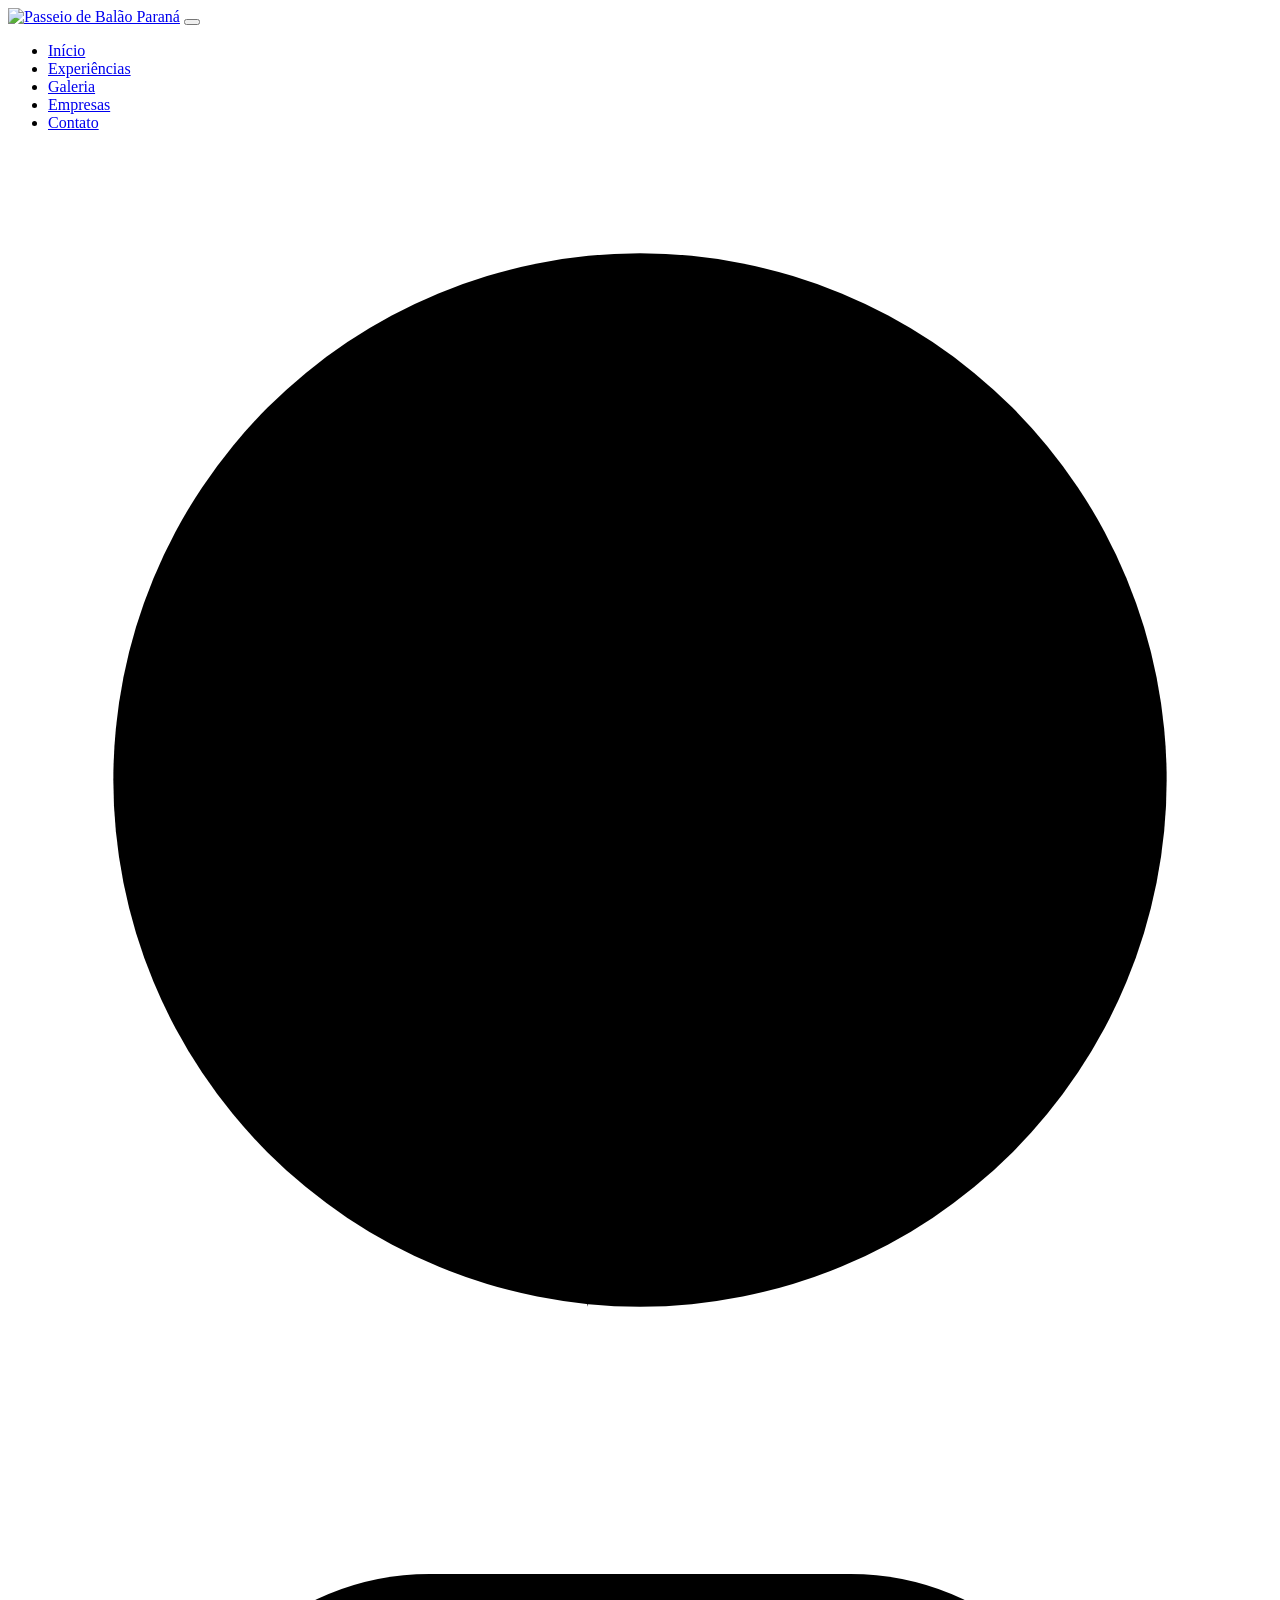
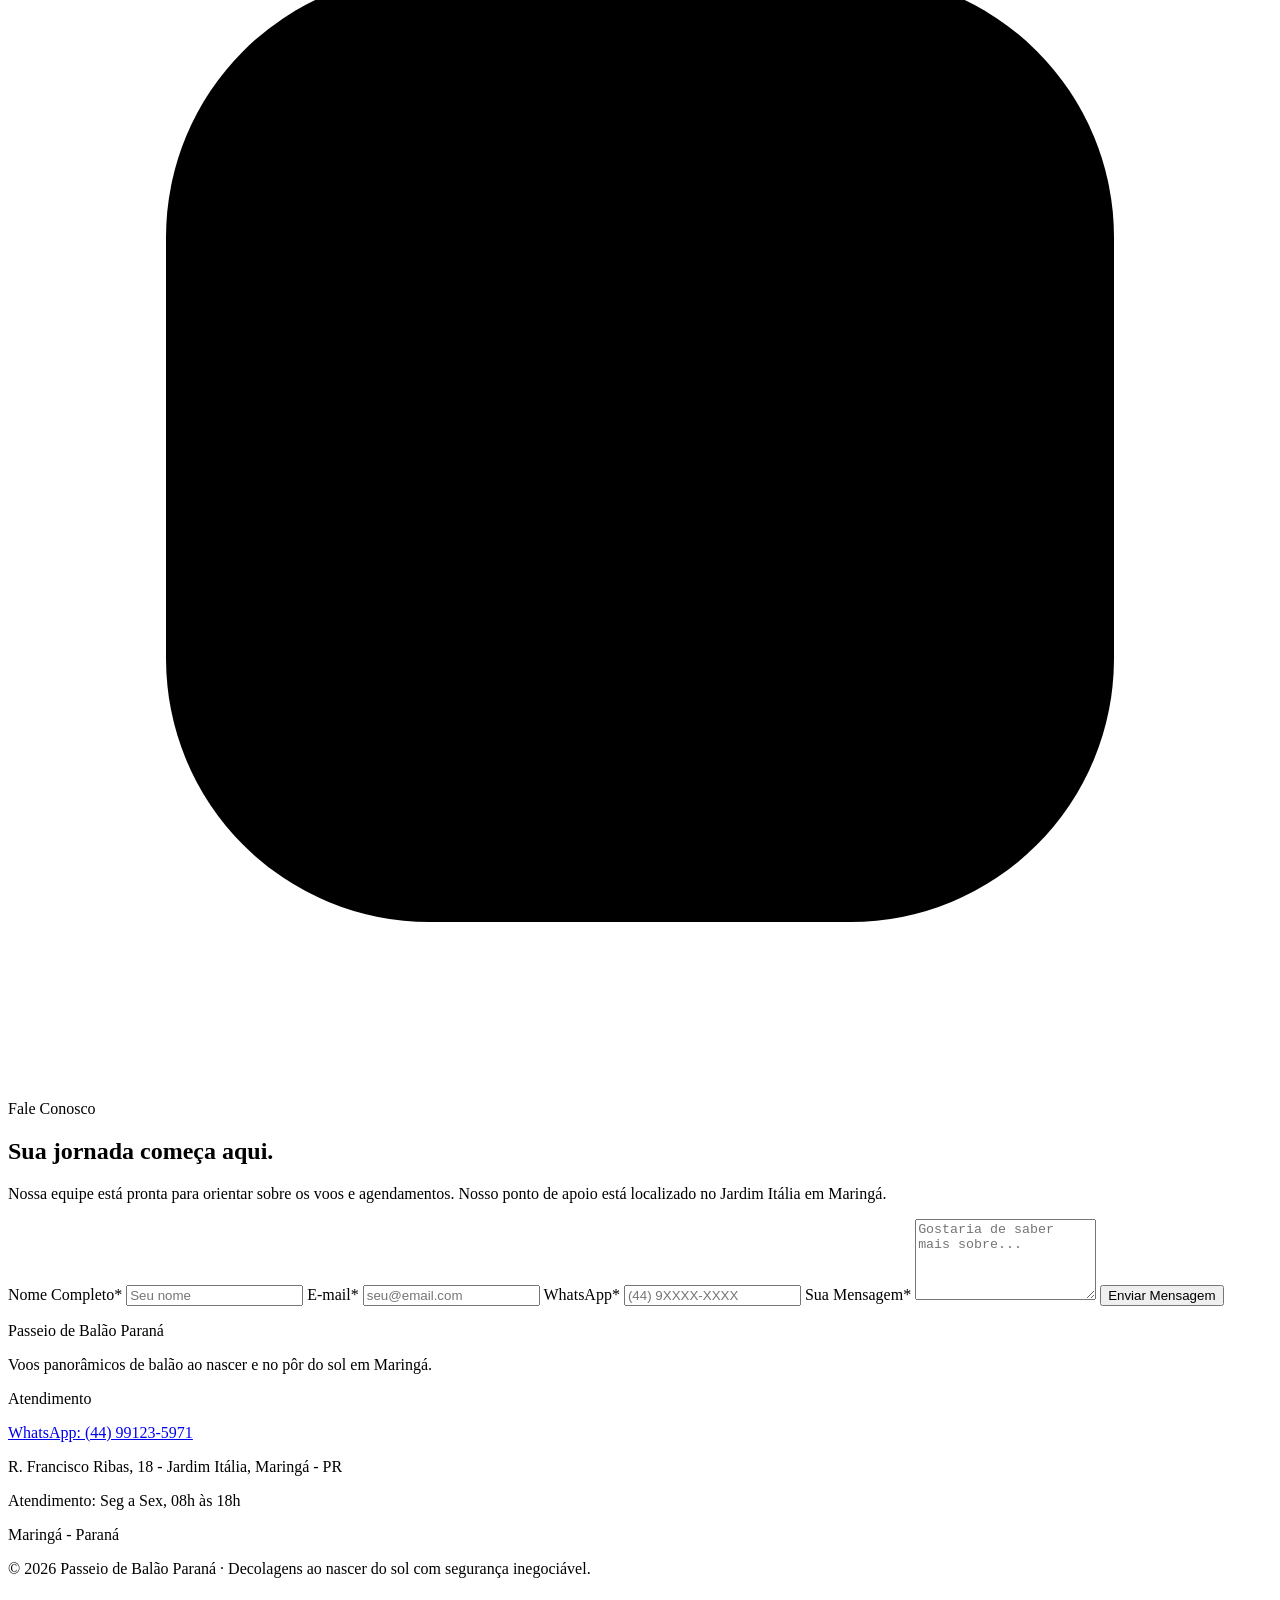
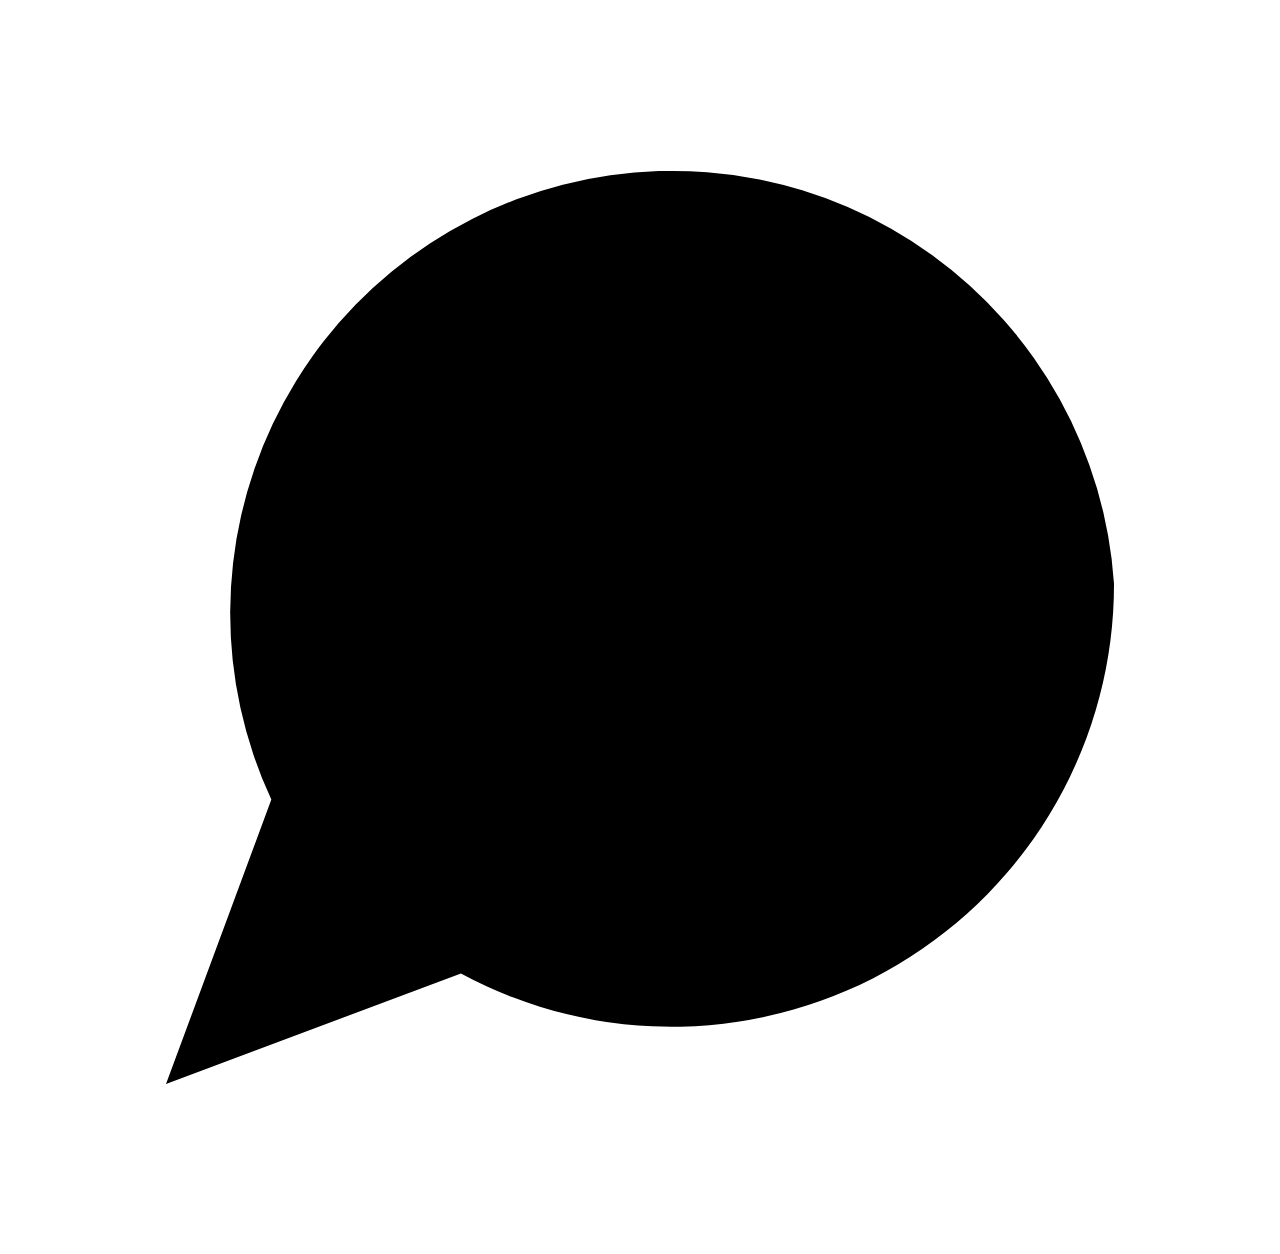
==== contato.html @ eadce4bd "Add files via upload" ====
<!doctype html>
<html lang="pt-BR">
<head>
<meta charset="utf-8">
<meta name="viewport" content="width=device-width, initial-scale=1">
<title>Contato | Passeio de Balão Paraná</title>
<meta name="description" content="Fale com a Passeio de Balão Paraná e agende seu voo em Maringá.">
<meta name="theme-color" content="#0f0f0f">
<meta property="og:title" content="Contato | Passeio de Balão Paraná">
<meta property="og:description" content="Fale com a Passeio de Balão Paraná e agende seu voo em Maringá.">
<meta property="og:image" content="assets/img/maringa-dourado.jpg">
<meta property="og:type" content="website">
<meta property="og:locale" content="pt_BR">
<link rel="icon" type="image/png" href="assets/img/favicon.png">
<link rel="apple-touch-icon" href="assets/img/apple-touch-icon.png">
<link rel="preconnect" href="https://fonts.googleapis.com">
<link rel="preconnect" href="https://fonts.gstatic.com" crossorigin>
<link rel="stylesheet" href="https://fonts.googleapis.com/css2?family=DM+Serif+Display:ital@0;1&family=DM+Sans:wght@400;500;600;700&display=swap">
<link rel="stylesheet" href="assets/css/style.css">
</head>
<body>
<header class="site-header">
  <div class="container header-inner">
    <a class="logo" href="index.html"><img src="assets/img/logo-branco.png" alt="Passeio de Balão Paraná" width="600" height="412"></a>
    <button class="menu-toggle" type="button" aria-expanded="false" aria-controls="menu" aria-label="Abrir menu"><span></span><span></span><span></span></button>
    <nav class="main-nav" id="menu" aria-label="Menu principal">
      <ul><li><a href="index.html">Início</a></li><li><a href="experiencias.html">Experiências</a></li><li><a href="galeria.html">Galeria</a></li><li><a href="empresas.html">Empresas</a></li><li><a href="contato.html" aria-current="page">Contato</a></li></ul>
      <div class="social">
        <a href="https://www.facebook.com/passeiodebalaoparana/" target="_blank" rel="noopener" aria-label="Facebook"><svg viewBox="0 0 24 24" aria-hidden="true"><circle cx="12" cy="12" r="10"/><path d="M15 8h-1.5A2.5 2.5 0 0 0 11 10.5V22"/><path d="M8.5 13.5h6"/></svg></a>
        <a href="https://www.instagram.com/passeiodebalaoparana/" target="_blank" rel="noopener" aria-label="Instagram"><svg viewBox="0 0 24 24" aria-hidden="true"><rect x="3" y="3" width="18" height="18" rx="5"/><circle cx="12" cy="12" r="4"/><circle cx="17.5" cy="6.5" r="0.6"/></svg></a>
      </div>
    </nav>
  </div>
</header>
<main>

<section class="section contact">
  <div class="container contact-grid">
    <div>
      <p class="eyebrow-soft accent">Fale Conosco</p>
      <h1>Sua jornada começa aqui.</h1>
      <p class="lead">Nossa equipe está pronta para orientar sobre os voos e agendamentos. Nosso ponto de apoio está localizado no Jardim Itália em Maringá.</p>
    </div>
    <form class="contact-form" id="form-contato" novalidate>
      <label for="nome">Nome Completo*</label>
      <input id="nome" name="nome" type="text" placeholder="Seu nome" autocomplete="name" required>
      <label for="email">E-mail*</label>
      <input id="email" name="email" type="email" placeholder="seu@email.com" autocomplete="email" required>
      <label for="whats">WhatsApp*</label>
      <input id="whats" name="whats" type="tel" placeholder="(44) 9XXXX-XXXX" autocomplete="tel" required>
      <label for="msg">Sua Mensagem*</label>
      <textarea id="msg" name="msg" rows="5" placeholder="Gostaria de saber mais sobre..." required></textarea>
      <p class="form-error" id="form-erro" role="alert" hidden>Preencha todos os campos para enviar.</p>
      <button class="btn" type="submit">Enviar Mensagem</button>
    </form>
  </div>
</section>
</main>
<footer class="site-footer" id="contato-rodape">
  <div class="container footer-inner">
    <div class="footer-brand">
      <span class="rule"></span>
      <p class="footer-title">Passeio de Balão Paraná</p>
      <p>Voos panorâmicos de balão ao nascer e no pôr do sol em Maringá.</p>
    </div>
    <div class="footer-contact">
      <p class="label">Atendimento</p>
      <a href="https://wa.me/5544991235971" target="_blank" rel="noopener">WhatsApp: (44) 99123-5971</a>
      <p>R. Francisco Ribas, 18 - Jardim Itália, Maringá - PR</p>
      <p>Atendimento: Seg a Sex, 08h às 18h</p>
      <p class="label">Maringá - Paraná</p>
    </div>
  </div>
  <div class="container footer-bottom">© 2026 Passeio de Balão Paraná · Decolagens ao nascer do sol com segurança inegociável.</div>
</footer>
<a class="wa-float" href="https://wa.me/5544991235971" target="_blank" rel="noopener" aria-label="Falar no WhatsApp"><svg viewBox="0 0 24 24" aria-hidden="true"><path d="M21 11.5a8.4 8.4 0 0 1-12.4 7.4L3 21l2-5.4A8.4 8.4 0 1 1 21 11.5z"/><path d="M9 9.5c.5 2 2.5 4 4.5 4.5l1-1 2 1-.5 1.5c-3 .5-7.5-4-7-7l1.5-.5 1 2z"/></svg></a>
<script src="assets/js/main.js"></script>
<script src="assets/js/contato.js"></script>
</body>
</html>
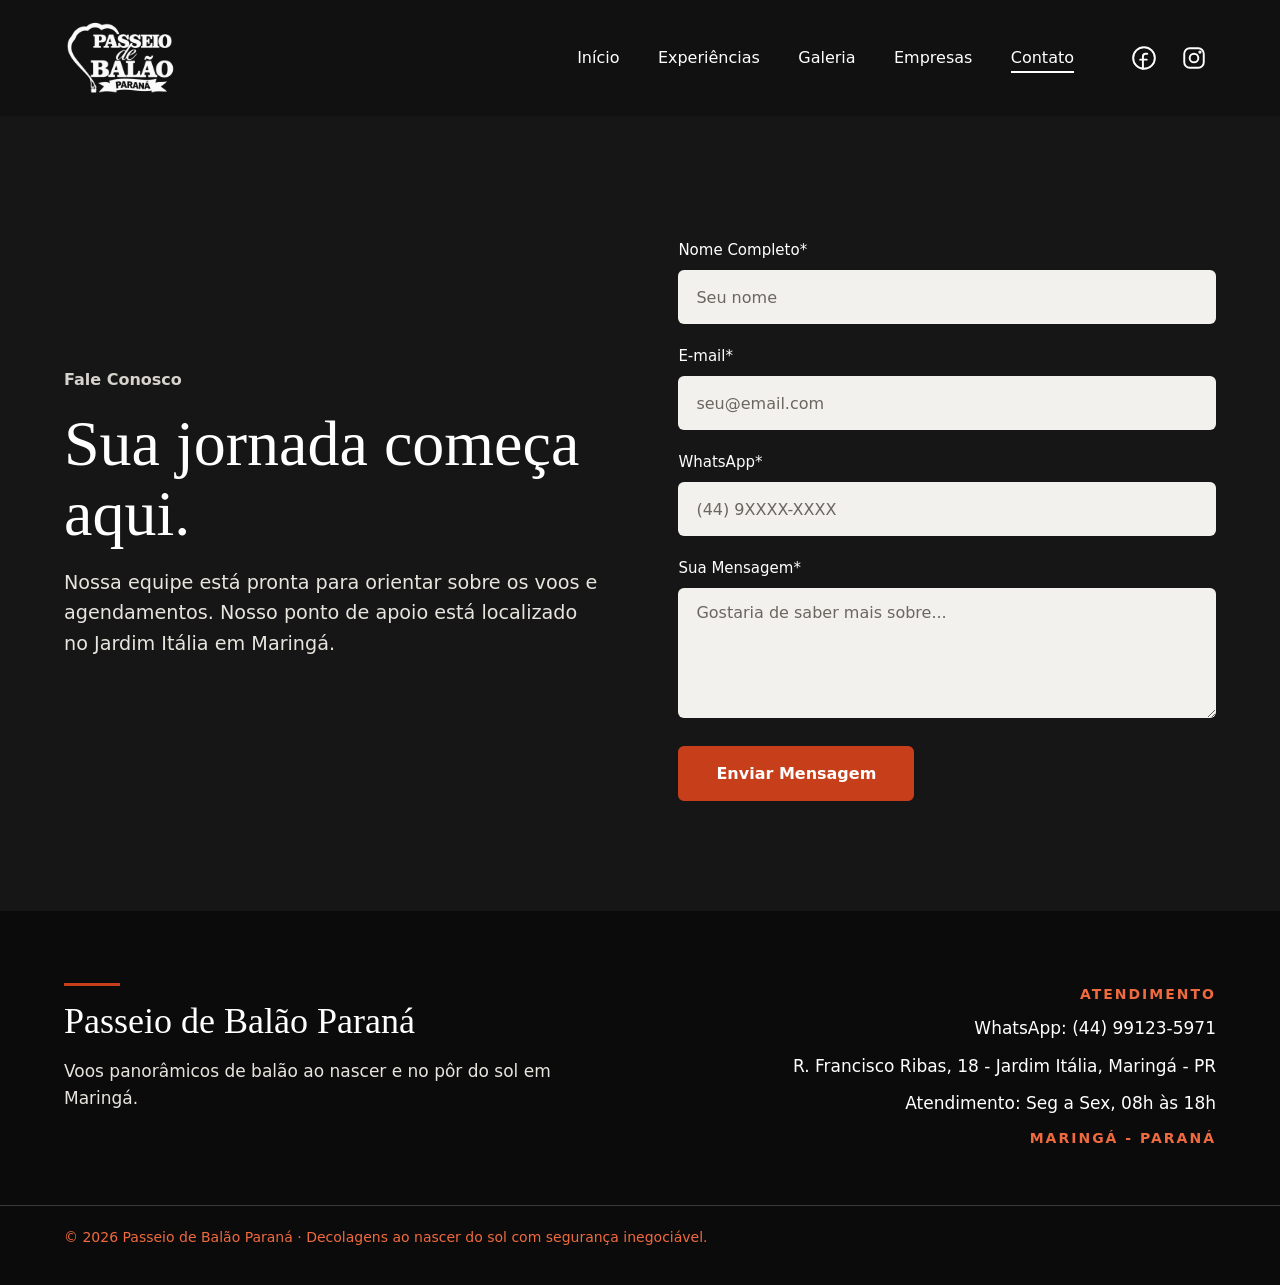
==== commit ce736ae8: "Update contato.html" ====
--- a/contato.html
+++ b/contato.html
@@ -8,20 +8,20 @@
 <meta name="theme-color" content="#0f0f0f">
 <meta property="og:title" content="Contato | Passeio de Balão Paraná">
 <meta property="og:description" content="Fale com a Passeio de Balão Paraná e agende seu voo em Maringá.">
-<meta property="og:image" content="assets/img/maringa-dourado.jpg">
+<meta property="og:image" content="maringa-dourado.jpg">
 <meta property="og:type" content="website">
 <meta property="og:locale" content="pt_BR">
-<link rel="icon" type="image/png" href="assets/img/favicon.png">
-<link rel="apple-touch-icon" href="assets/img/apple-touch-icon.png">
+<link rel="icon" type="image/png" href="favicon.png">
+<link rel="apple-touch-icon" href="apple-touch-icon.png">
 <link rel="preconnect" href="https://fonts.googleapis.com">
 <link rel="preconnect" href="https://fonts.gstatic.com" crossorigin>
 <link rel="stylesheet" href="https://fonts.googleapis.com/css2?family=DM+Serif+Display:ital@0;1&family=DM+Sans:wght@400;500;600;700&display=swap">
-<link rel="stylesheet" href="assets/css/style.css">
+<link rel="stylesheet" href="style.css">
 </head>
 <body>
 <header class="site-header">
   <div class="container header-inner">
-    <a class="logo" href="index.html"><img src="assets/img/logo-branco.png" alt="Passeio de Balão Paraná" width="600" height="412"></a>
+    <a class="logo" href="index.html"><img src="logo-branco.png" alt="Passeio de Balão Paraná" width="600" height="412"></a>
     <button class="menu-toggle" type="button" aria-expanded="false" aria-controls="menu" aria-label="Abrir menu"><span></span><span></span><span></span></button>
     <nav class="main-nav" id="menu" aria-label="Menu principal">
       <ul><li><a href="index.html">Início</a></li><li><a href="experiencias.html">Experiências</a></li><li><a href="galeria.html">Galeria</a></li><li><a href="empresas.html">Empresas</a></li><li><a href="contato.html" aria-current="page">Contato</a></li></ul>
@@ -74,7 +74,7 @@
   <div class="container footer-bottom">© 2026 Passeio de Balão Paraná · Decolagens ao nascer do sol com segurança inegociável.</div>
 </footer>
 <a class="wa-float" href="https://wa.me/5544991235971" target="_blank" rel="noopener" aria-label="Falar no WhatsApp"><svg viewBox="0 0 24 24" aria-hidden="true"><path d="M21 11.5a8.4 8.4 0 0 1-12.4 7.4L3 21l2-5.4A8.4 8.4 0 1 1 21 11.5z"/><path d="M9 9.5c.5 2 2.5 4 4.5 4.5l1-1 2 1-.5 1.5c-3 .5-7.5-4-7-7l1.5-.5 1 2z"/></svg></a>
-<script src="assets/js/main.js"></script>
-<script src="assets/js/contato.js"></script>
+<script src="main.js"></script>
+<script src="contato.js"></script>
 </body>
 </html>
--- a/style.css
+++ b/style.css
@@ -0,0 +1,245 @@
+/* =========================================================
+   Passeio de Balão Paraná — estilos (responsivo)
+   ========================================================= */
+:root{
+  --red:#C73E1A; --orange:#f06a3f; --orange-light:#ff7a45; --pale:#ffb38f;
+  --gold:#c9a45c; --black:#0f0f0f; --dark:#111111; --dark2:#151515; --card:#2c2c2c;
+  --gray:#2a2a2c; --cream:#f7f5f1; --soft:#e8e4de; --ink:#2a2622;
+  --serif:'DM Serif Display',Georgia,serif; --sans:'DM Sans',system-ui,-apple-system,Segoe UI,sans-serif;
+  --pad:clamp(20px,5vw,64px); --section:clamp(64px,9vw,110px);
+}
+*,*::before,*::after{box-sizing:border-box}
+html{scroll-behavior:smooth;-webkit-text-size-adjust:100%}
+body{margin:0;font-family:var(--sans);background:var(--black);color:#fff;line-height:1.6;-webkit-font-smoothing:antialiased}
+img{max-width:100%;display:block}
+a{color:#fff;text-decoration:none}
+h1,h2,h3{font-family:var(--serif);font-weight:400;line-height:1.1;margin:0}
+h1{font-size:clamp(42px,7vw,92px)}
+h2{font-size:clamp(34px,4.6vw,60px)}
+h3{font-size:clamp(26px,2.4vw,34px)}
+p{margin:0}
+ul,ol{list-style:none;margin:0;padding:0}
+:focus-visible{outline:3px solid #f3c98b;outline-offset:3px}
+.sr-only{position:absolute;width:1px;height:1px;overflow:hidden;clip:rect(0 0 0 0);white-space:nowrap}
+
+.container{width:100%;max-width:1440px;margin:0 auto;padding-inline:var(--pad)}
+.narrow{max-width:980px}
+.center{text-align:center;margin-inline:auto}
+.section{position:relative;padding-block:var(--section)}
+.lead{font-size:clamp(17px,1.5vw,20px);color:var(--soft);max-width:62ch;margin-top:18px}
+.center .lead,.center p{margin-inline:auto}
+.accent{color:var(--orange)}
+.accent-light{color:var(--orange-light)}
+.accent-pale{color:var(--pale)}
+.eyebrow{font-size:14px;font-weight:600;letter-spacing:2px;text-transform:uppercase;color:var(--red);margin-bottom:18px}
+.section .eyebrow{color:var(--orange)}
+.eyebrow.dark{color:#2a1f0d}
+.eyebrow.light{color:#fff}
+.eyebrow-soft{font-size:16px;font-weight:600;margin-bottom:16px;color:#d6d2cc}
+.kicker{font-size:clamp(18px,2vw,24px);margin-bottom:14px}
+.bg-dark2{background:var(--dark2)}
+.bg-cream{background:var(--cream)}
+.bg-gray{background:var(--gray)}
+
+/* ---------- Botões ---------- */
+.btn{display:inline-flex;align-items:center;justify-content:center;min-height:52px;padding:16px 36px;
+  background:var(--red);color:#fff;font-weight:600;font-size:16px;letter-spacing:.5px;text-transform:uppercase;
+  border:2px solid var(--red);border-radius:6px;cursor:pointer;font-family:var(--sans);
+  transition:background-color .25s ease,color .25s ease,border-color .25s ease}
+.btn:hover{background:#fff;color:var(--red);border-color:#fff}
+.btn-pill{border-radius:999px;padding:20px 44px;font-size:17px;box-shadow:0 10px 30px rgba(0,0,0,.3)}
+.btn-sm{text-transform:none;letter-spacing:0;border-radius:4px;padding:14px 30px;min-height:48px}
+.btn-light{background:var(--cream);color:#8a3620;border-color:var(--cream)}
+.btn-light:hover{background:var(--red);color:#fff;border-color:var(--red)}
+
+/* ---------- Cabeçalho ---------- */
+.site-header{position:relative;z-index:50;background:var(--dark)}
+.site-header.is-overlay{position:absolute;inset:0 0 auto 0;background:linear-gradient(rgba(0,0,0,.55),rgba(0,0,0,0))}
+.header-inner{display:flex;align-items:center;justify-content:space-between;gap:24px;padding-block:20px}
+.logo img{height:clamp(56px,6vw,76px);width:auto}
+.main-nav{display:flex;align-items:center;gap:48px}
+.main-nav ul{display:flex;gap:clamp(20px,3vw,44px)}
+.main-nav ul a{font-weight:500;padding-bottom:4px;border-bottom:2px solid transparent;transition:border-color .25s ease}
+.main-nav ul a:hover,.main-nav ul a[aria-current="page"]{border-bottom-color:#fff}
+.social{display:flex;gap:6px}
+.social a{width:44px;height:44px;display:flex;align-items:center;justify-content:center;transition:color .2s}
+.social a:hover{color:#f3c98b}
+.social svg{width:26px;height:26px;fill:none;stroke:currentColor;stroke-width:1.8;stroke-linecap:round;stroke-linejoin:round}
+.menu-toggle{display:none;width:48px;height:48px;border:0;background:transparent;cursor:pointer;padding:12px;flex-direction:column;justify-content:space-between}
+.menu-toggle span{display:block;height:2px;background:#fff;border-radius:2px;transition:transform .25s,opacity .25s}
+.menu-toggle[aria-expanded="true"] span:nth-child(1){transform:translateY(10px) rotate(45deg)}
+.menu-toggle[aria-expanded="true"] span:nth-child(2){opacity:0}
+.menu-toggle[aria-expanded="true"] span:nth-child(3){transform:translateY(-10px) rotate(-45deg)}
+
+/* ---------- Hero ---------- */
+.hero{position:relative;min-height:max(620px,100svh);display:flex;align-items:center;overflow:hidden;padding-top:120px;padding-bottom:60px}
+.hero-auto{min-height:auto;align-items:flex-start}
+.bg{position:absolute;inset:0;width:100%;height:100%;object-fit:cover}
+.shade{position:absolute;inset:0}
+.hero-content{position:relative;display:flex;flex-direction:column;gap:28px;align-items:flex-start}
+.hero-content.center{align-items:center}
+.hero h1{text-shadow:0 2px 18px rgba(0,0,0,.4)}
+.hero .lead{color:#fff;text-shadow:0 1px 10px rgba(0,0,0,.45);max-width:70ch;margin:0}
+.hero-content .btn{margin-top:12px}
+.hero-packs{position:relative;padding-block:40px 80px}
+
+/* ---------- Split (imagem + texto) ---------- */
+.split{display:grid;grid-template-columns:1fr 1fr;background:var(--black)}
+.split img{width:100%;height:100%;min-height:420px;object-fit:cover}
+.split-text{display:flex;flex-direction:column;justify-content:center;gap:24px;padding:var(--section) clamp(20px,6.5vw,96px)}
+.split-text .eyebrow{margin:0;color:var(--red)}
+.split-text p:not(.eyebrow){font-size:clamp(17px,1.4vw,19px);color:var(--soft);max-width:560px}
+
+/* ---------- Grades ---------- */
+.grid-3{display:grid;grid-template-columns:repeat(3,minmax(0,1fr));gap:24px}
+.grid-4{display:grid;grid-template-columns:repeat(4,minmax(0,1fr));gap:clamp(24px,4vw,48px)}
+
+/* Cards de experiências */
+.cards{margin-top:48px}
+.card{background:var(--card);border-radius:14px;padding:36px;display:flex;flex-direction:column;gap:18px}
+.card p{color:var(--soft);font-size:17px}
+.icon{width:60px;height:60px;border-radius:10px;background:var(--gold);color:#1a1a1a;display:flex;align-items:center;justify-content:center}
+.icon svg,.step-icon svg{width:30px;height:30px;fill:none;stroke:currentColor;stroke-width:1.8;stroke-linecap:round;stroke-linejoin:round}
+
+/* Pacotes */
+.packs{gap:32px;align-items:start}
+.pack{display:flex;flex-direction:column;align-items:center;gap:10px;text-align:center}
+.pack img{width:100%;aspect-ratio:4/5;height:auto;object-fit:cover;margin-bottom:10px}
+.pack h2,.pack h3{font-size:clamp(26px,2.2vw,30px);color:var(--ink)}
+.pack-meta{font-size:17px;color:#5a5249}
+.pack .btn{margin-top:8px}
+.on-dark .pack h2,.on-dark .pack h3{color:#fff}
+.on-dark .pack-meta{color:#f2ede6}
+
+/* Compromisso */
+.commitment{min-height:620px;display:flex;align-items:center;overflow:hidden}
+.commitment .container{position:relative}
+.commitment h2{color:#1f160a;font-size:clamp(34px,4.4vw,58px);line-height:1.15}
+.commitment p:not(.eyebrow){color:#1f160a;font-size:clamp(17px,1.5vw,19px);margin-top:28px;max-width:820px}
+
+/* Passo a passo */
+.steps{background:linear-gradient(180deg,#b8502a 0%,#d1872e 55%,#dfae3a 100%)}
+.step-list{margin-top:48px}
+.step-list li{display:flex;flex-direction:column;gap:12px}
+.step-icon{width:58px;height:58px;border-radius:50%;background:#e9c46a;color:#fff;display:flex;align-items:center;justify-content:center}
+.step-num{font-family:var(--serif);font-size:48px;line-height:1}
+.step-list h3{font-size:24px}
+.step-list p{font-size:17px}
+
+/* Galeria */
+.gallery{margin-top:48px;display:grid;grid-template-columns:repeat(3,minmax(0,1fr));gap:16px}
+.gallery img{width:100%;aspect-ratio:1/1;height:auto;object-fit:cover}
+.bg-gray h2.accent{margin-top:4px}
+
+/* Chamadas finais */
+.cta{min-height:480px;display:flex;align-items:center}
+.cta p{font-size:clamp(17px,1.5vw,19px);margin-top:22px;max-width:820px}
+.cta .btn{margin-top:32px}
+.cta-red{background:linear-gradient(180deg,#b8472a 0%,#7a2f1d 50%,#1a1210 100%)}
+.cta-orange{background:linear-gradient(180deg,#d4623a 0%,#8a3620 55%,#150f0d 100%)}
+.cta-orange h2{color:#1a0f0a}
+
+/* Empresas */
+.biz-hero{background:var(--dark);padding-top:40px}
+.biz-hero h1{font-size:clamp(40px,6vw,84px)}
+.biz-hero-grid{display:grid;grid-template-columns:1fr 1fr;gap:clamp(32px,5vw,80px);align-items:center;margin-top:40px}
+.biz-hero-grid > div{display:flex;flex-direction:column;align-items:flex-start;gap:36px}
+.biz-hero-grid .lead{margin:0}
+.biz-hero-grid img{width:100%;aspect-ratio:16/10;object-fit:cover}
+.features{display:flex;flex-direction:column;gap:clamp(56px,7vw,80px);margin-top:48px}
+.feature{display:grid;grid-template-columns:1fr 1fr;gap:clamp(28px,4vw,56px);align-items:center}
+.feature img{width:100%;aspect-ratio:4/3;object-fit:cover}
+.feature.reverse img{order:2}
+.feature-text{display:flex;flex-direction:column;gap:18px}
+.feature-text .eyebrow-soft{margin:0}
+.feature-text h3{font-size:clamp(30px,3.2vw,44px)}
+.feature-text p:not(.eyebrow-soft){font-size:clamp(17px,1.4vw,19px);color:var(--soft)}
+.stats{overflow:hidden;min-height:720px;display:flex;align-items:center}
+.stats .container{position:relative}
+.stats h2{font-size:clamp(36px,5vw,72px)}
+.stat-list{margin:64px 0 0}
+.stat-list dt{font-family:var(--serif);font-size:clamp(40px,4.2vw,60px);line-height:1}
+.stat-list dd{margin:12px 0 0;font-size:17px}
+
+/* Contato */
+.contact{background:#161616}
+.contact-grid{display:grid;grid-template-columns:1fr 1fr;gap:clamp(40px,6vw,80px);align-items:center}
+.contact h1{font-size:clamp(40px,5vw,64px)}
+.contact-form{display:flex;flex-direction:column;gap:8px}
+.contact-form label{font-size:15px;font-weight:500;margin-top:12px}
+.contact-form input,.contact-form textarea{width:100%;border:0;border-radius:6px;background:#f2f1ee;color:#1a1a1a;font:16px var(--sans);padding:15px 18px}
+.contact-form input{min-height:54px}
+.contact-form textarea{resize:vertical;min-height:130px}
+.contact-form ::placeholder{color:#6b6660}
+.contact-form .btn{align-self:flex-start;margin-top:20px;text-transform:none;letter-spacing:0}
+.form-error{color:#ffb38f;margin-top:8px}
+
+/* Rodapé */
+.site-footer{background:#0b0b0b;padding-top:72px;padding-bottom:36px}
+.footer-inner{display:flex;justify-content:space-between;align-items:flex-start;gap:40px}
+.footer-brand{display:flex;flex-direction:column;gap:16px;max-width:520px}
+.rule{width:56px;height:3px;background:var(--red)}
+.footer-title{font-family:var(--serif);font-size:36px;line-height:1.1}
+.footer-brand p:not(.footer-title){color:var(--soft);font-size:17px}
+.footer-contact{display:flex;flex-direction:column;align-items:flex-end;gap:10px;text-align:right;font-size:17px}
+.footer-contact a:hover{color:#f3c98b}
+.footer-contact .label{font-size:14px;font-weight:600;letter-spacing:2px;text-transform:uppercase;color:var(--orange)}
+.footer-bottom{border-top:1px solid #3a3a3a;margin-top:56px;padding-top:20px;font-size:14px;color:var(--orange)}
+
+/* Botão flutuante de WhatsApp (aparece no celular) */
+.wa-float{display:none;position:fixed;right:18px;bottom:18px;z-index:60;width:58px;height:58px;border-radius:50%;
+  background:#25D366;color:#fff;align-items:center;justify-content:center;box-shadow:0 8px 24px rgba(0,0,0,.35)}
+.wa-float svg{width:30px;height:30px;fill:none;stroke:currentColor;stroke-width:1.8;stroke-linecap:round;stroke-linejoin:round}
+
+/* =========================================================
+   Tablet
+   ========================================================= */
+@media (max-width:1024px){
+  .grid-4{grid-template-columns:repeat(2,minmax(0,1fr))}
+  .gallery{grid-template-columns:repeat(2,minmax(0,1fr))}
+  .main-nav{gap:24px}
+}
+
+/* =========================================================
+   Celular (menu hambúrguer e colunas empilhadas)
+   ========================================================= */
+@media (max-width:860px){
+  .menu-toggle{display:flex}
+  .main-nav{position:absolute;left:0;right:0;top:100%;flex-direction:column;align-items:stretch;gap:0;
+    background:rgba(15,15,15,.97);backdrop-filter:blur(8px);padding:8px var(--pad) 24px;
+    border-top:1px solid #2a2a2a;display:none}
+  .main-nav.is-open{display:flex}
+  .main-nav ul{flex-direction:column;gap:0}
+  .main-nav ul a{display:block;padding:16px 0;font-size:18px;border-bottom:1px solid #2a2a2a}
+  .main-nav ul a:hover,.main-nav ul a[aria-current="page"]{border-bottom-color:#2a2a2a;color:var(--orange-light)}
+  .social{margin-top:16px}
+  .site-header.is-overlay.menu-open{background:rgba(15,15,15,.97)}
+
+  .hero{min-height:88svh;padding-top:110px}
+  .hero-auto{min-height:auto}
+  .split,.biz-hero-grid,.feature,.contact-grid{grid-template-columns:1fr}
+  .split img{min-height:0;aspect-ratio:4/3;height:auto}
+  .split-text{padding:48px var(--pad) 56px}
+  .feature.reverse img{order:0}
+  .grid-3{grid-template-columns:1fr}
+  .cards{margin-top:32px}
+  .card{padding:28px}
+  .packs{gap:48px}
+  .pack img{aspect-ratio:4/4.2}
+  .commitment,.stats{min-height:0}
+  .cta{min-height:0}
+  .footer-inner{flex-direction:column}
+  .footer-contact{align-items:flex-start;text-align:left}
+  .footer-bottom{margin-bottom:70px}
+  .wa-float{display:flex}
+  .contact-form .btn{align-self:stretch}
+}
+@media (max-width:520px){
+  .grid-4{grid-template-columns:1fr}
+  .gallery{gap:10px}
+  .btn-pill{padding:18px 30px;font-size:15px}
+  .stat-list{gap:36px}
+}
+@media (prefers-reduced-motion:reduce){*,*::before,*::after{transition:none !important;scroll-behavior:auto !important}}
+/* Galeria: última foto ocupa a linha inteira quando sobra sozinha (2 colunas) */
+@media (max-width:1024px){.gallery li:last-child:nth-child(odd){grid-column:1/-1}.gallery li:last-child:nth-child(odd) img{aspect-ratio:16/9}}
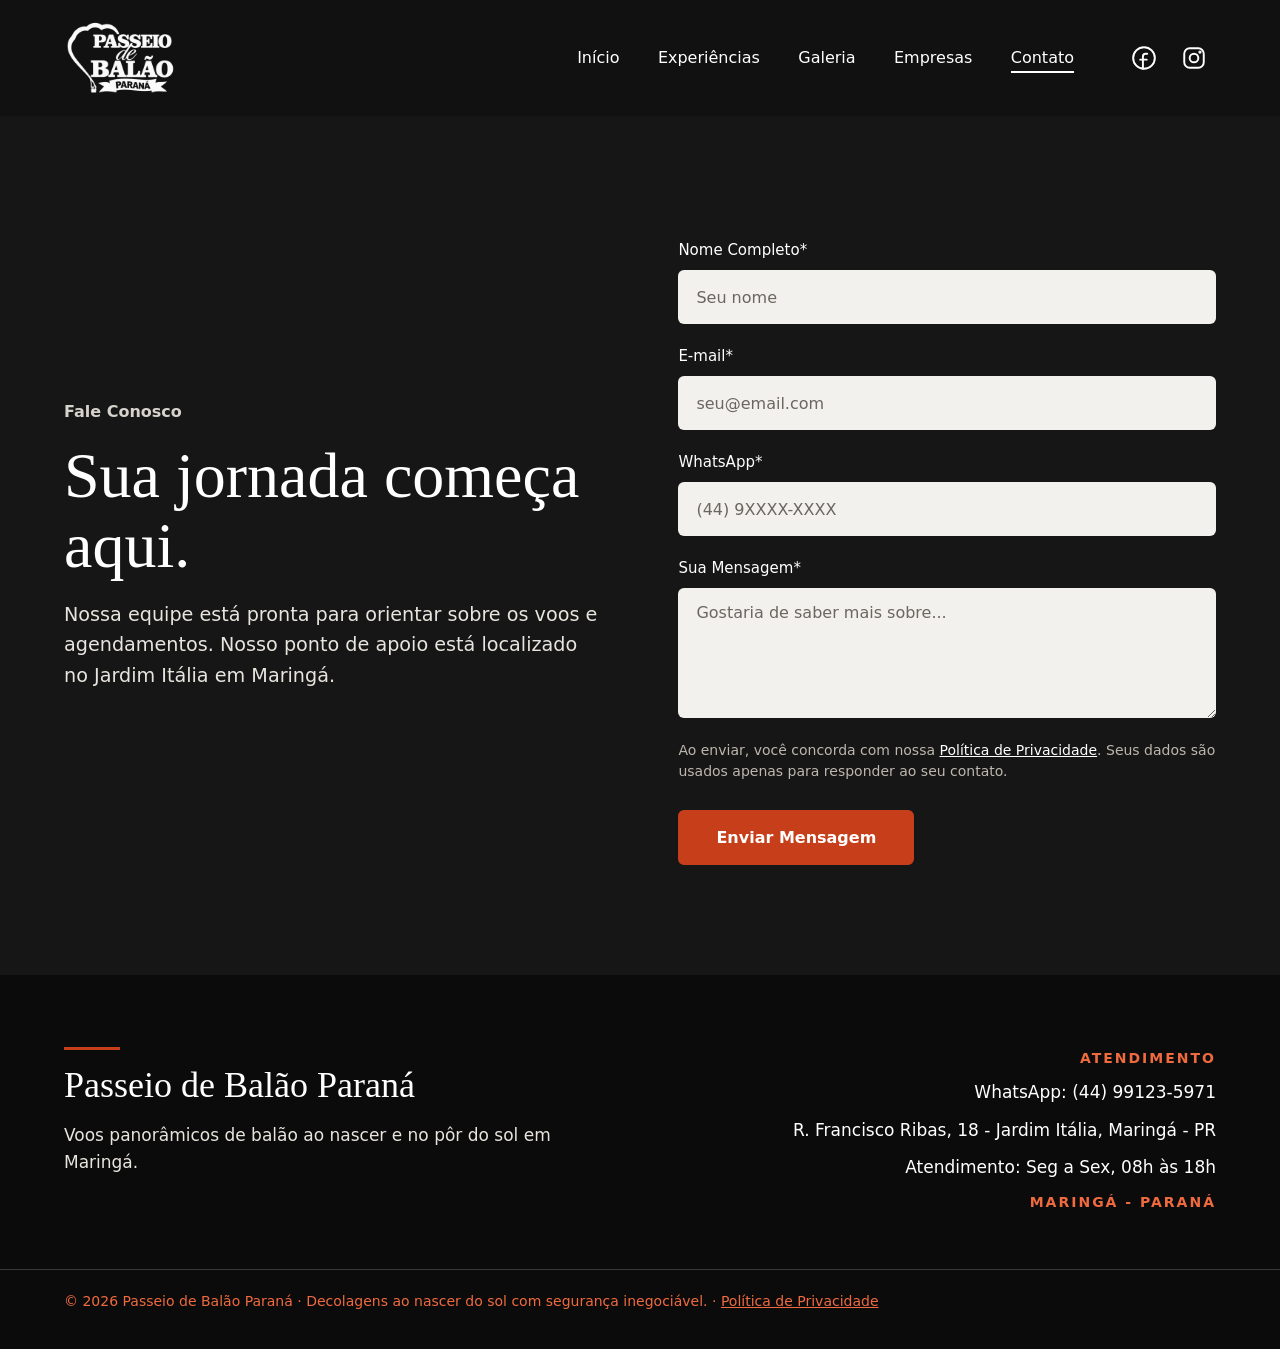
==== commit 33772209: "Update contato.html" ====
--- a/contato.html
+++ b/contato.html
@@ -3,14 +3,21 @@
 <head>
 <meta charset="utf-8">
 <meta name="viewport" content="width=device-width, initial-scale=1">
-<title>Contato | Passeio de Balão Paraná</title>
-<meta name="description" content="Fale com a Passeio de Balão Paraná e agende seu voo em Maringá.">
+<meta http-equiv="Content-Security-Policy" content="default-src 'self'; script-src 'self'; style-src 'self' 'unsafe-inline' https://fonts.googleapis.com; font-src 'self' https://fonts.gstatic.com; img-src 'self' data:; connect-src 'self'; object-src 'none'; base-uri 'self'; form-action 'self'; upgrade-insecure-requests">
+<meta name="referrer" content="strict-origin-when-cross-origin">
+<title>Contato e Agendamento de Voo de Balão | Passeio de Balão Paraná</title>
+<meta name="description" content="Agende seu passeio de balão em Maringá pelo WhatsApp (44) 99123-5971. Atendimento de segunda a sexta, das 8h às 18h, no Jardim Itália.">
 <meta name="theme-color" content="#0f0f0f">
-<meta property="og:title" content="Contato | Passeio de Balão Paraná">
-<meta property="og:description" content="Fale com a Passeio de Balão Paraná e agende seu voo em Maringá.">
-<meta property="og:image" content="maringa-dourado.jpg">
+<meta property="og:title" content="Contato e Agendamento de Voo de Balão | Passeio de Balão Paraná">
+<meta property="og:description" content="Agende seu passeio de balão em Maringá pelo WhatsApp (44) 99123-5971. Atendimento de segunda a sexta, das 8h às 18h, no Jardim Itália.">
+<meta property="og:image" content="https://passeidebalaoparana.com.br/maringa-dourado.jpg">
 <meta property="og:type" content="website">
 <meta property="og:locale" content="pt_BR">
+<meta property="og:url" content="https://passeidebalaoparana.com.br/contato.html">
+<meta property="og:site_name" content="Passeio de Balão Paraná">
+<meta name="twitter:card" content="summary_large_image">
+<meta name="robots" content="index, follow">
+<link rel="canonical" href="https://passeidebalaoparana.com.br/contato.html">
 <link rel="icon" type="image/png" href="favicon.png">
 <link rel="apple-touch-icon" href="apple-touch-icon.png">
 <link rel="preconnect" href="https://fonts.googleapis.com">
@@ -51,6 +58,7 @@
       <label for="msg">Sua Mensagem*</label>
       <textarea id="msg" name="msg" rows="5" placeholder="Gostaria de saber mais sobre..." required></textarea>
       <p class="form-error" id="form-erro" role="alert" hidden>Preencha todos os campos para enviar.</p>
+      <p class="form-note">Ao enviar, você concorda com nossa <a href="privacidade.html">Política de Privacidade</a>. Seus dados são usados apenas para responder ao seu contato.</p>
       <button class="btn" type="submit">Enviar Mensagem</button>
     </form>
   </div>
@@ -71,7 +79,7 @@
       <p class="label">Maringá - Paraná</p>
     </div>
   </div>
-  <div class="container footer-bottom">© 2026 Passeio de Balão Paraná · Decolagens ao nascer do sol com segurança inegociável.</div>
+  <div class="container footer-bottom">© 2026 Passeio de Balão Paraná · Decolagens ao nascer do sol com segurança inegociável. · <a href="privacidade.html">Política de Privacidade</a></div>
 </footer>
 <a class="wa-float" href="https://wa.me/5544991235971" target="_blank" rel="noopener" aria-label="Falar no WhatsApp"><svg viewBox="0 0 24 24" aria-hidden="true"><path d="M21 11.5a8.4 8.4 0 0 1-12.4 7.4L3 21l2-5.4A8.4 8.4 0 1 1 21 11.5z"/><path d="M9 9.5c.5 2 2.5 4 4.5 4.5l1-1 2 1-.5 1.5c-3 .5-7.5-4-7-7l1.5-.5 1 2z"/></svg></a>
 <script src="main.js"></script>
--- a/style.css
+++ b/style.css
@@ -243,3 +243,19 @@
 @media (prefers-reduced-motion:reduce){*,*::before,*::after{transition:none !important;scroll-behavior:auto !important}}
 /* Galeria: última foto ocupa a linha inteira quando sobra sozinha (2 colunas) */
 @media (max-width:1024px){.gallery li:last-child:nth-child(odd){grid-column:1/-1}.gallery li:last-child:nth-child(odd) img{aspect-ratio:16/9}}
+
+/* Página de Política de Privacidade */
+.legal{background:#161616}
+.legal .container{max-width:860px}
+.legal h1{font-size:clamp(38px,5vw,60px);margin-bottom:12px}
+.legal .updated{color:#bdb7ae;font-size:15px;margin-bottom:40px}
+.legal h2{font-size:clamp(24px,2.6vw,32px);margin:44px 0 14px}
+.legal p,.legal li{color:var(--soft);font-size:17px;line-height:1.7}
+.legal p+p{margin-top:12px}
+.legal ul{list-style:disc;padding-left:22px;margin-top:10px}
+.legal li+li{margin-top:6px}
+.legal a{color:var(--orange-light);text-decoration:underline}
+.legal strong{color:#fff}
+.footer-bottom a{color:inherit;text-decoration:underline}
+.form-note{font-size:14px;color:#bdb7ae;margin-top:14px;line-height:1.5}
+.form-note a{text-decoration:underline}
